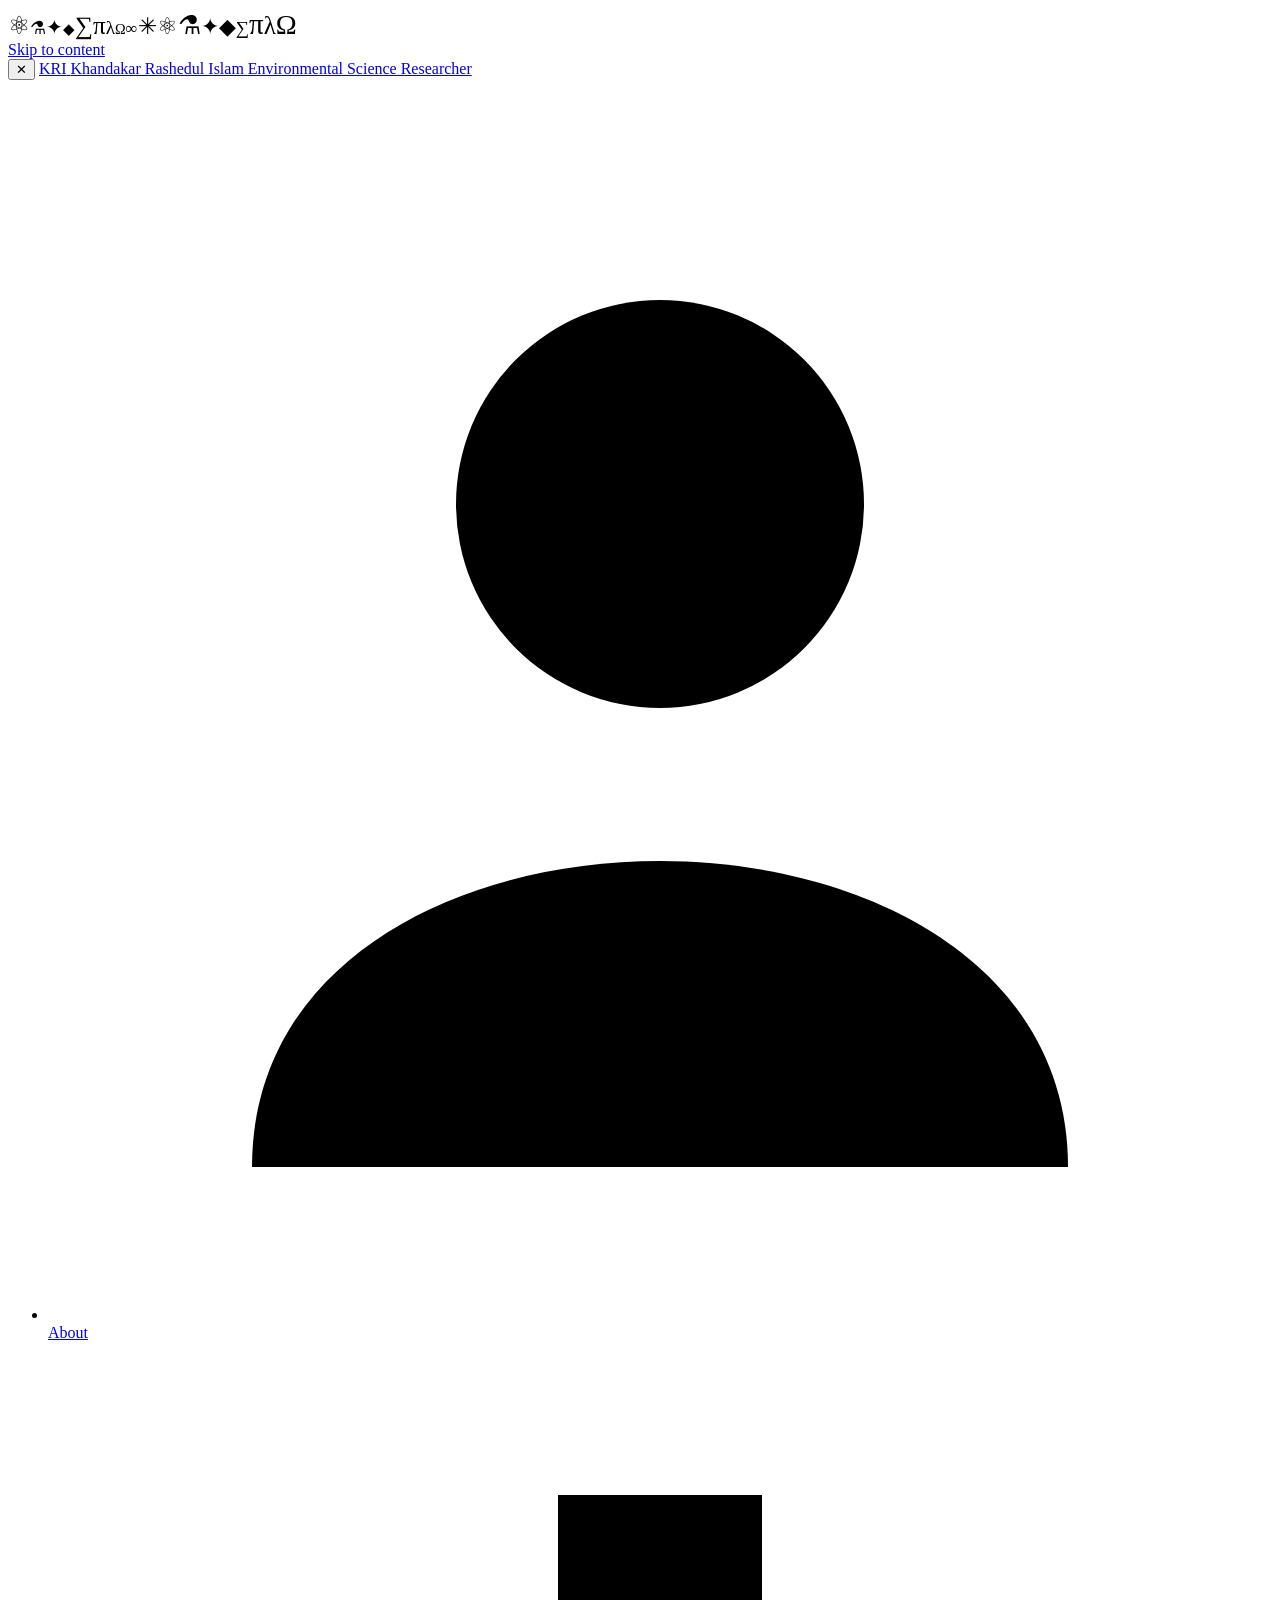
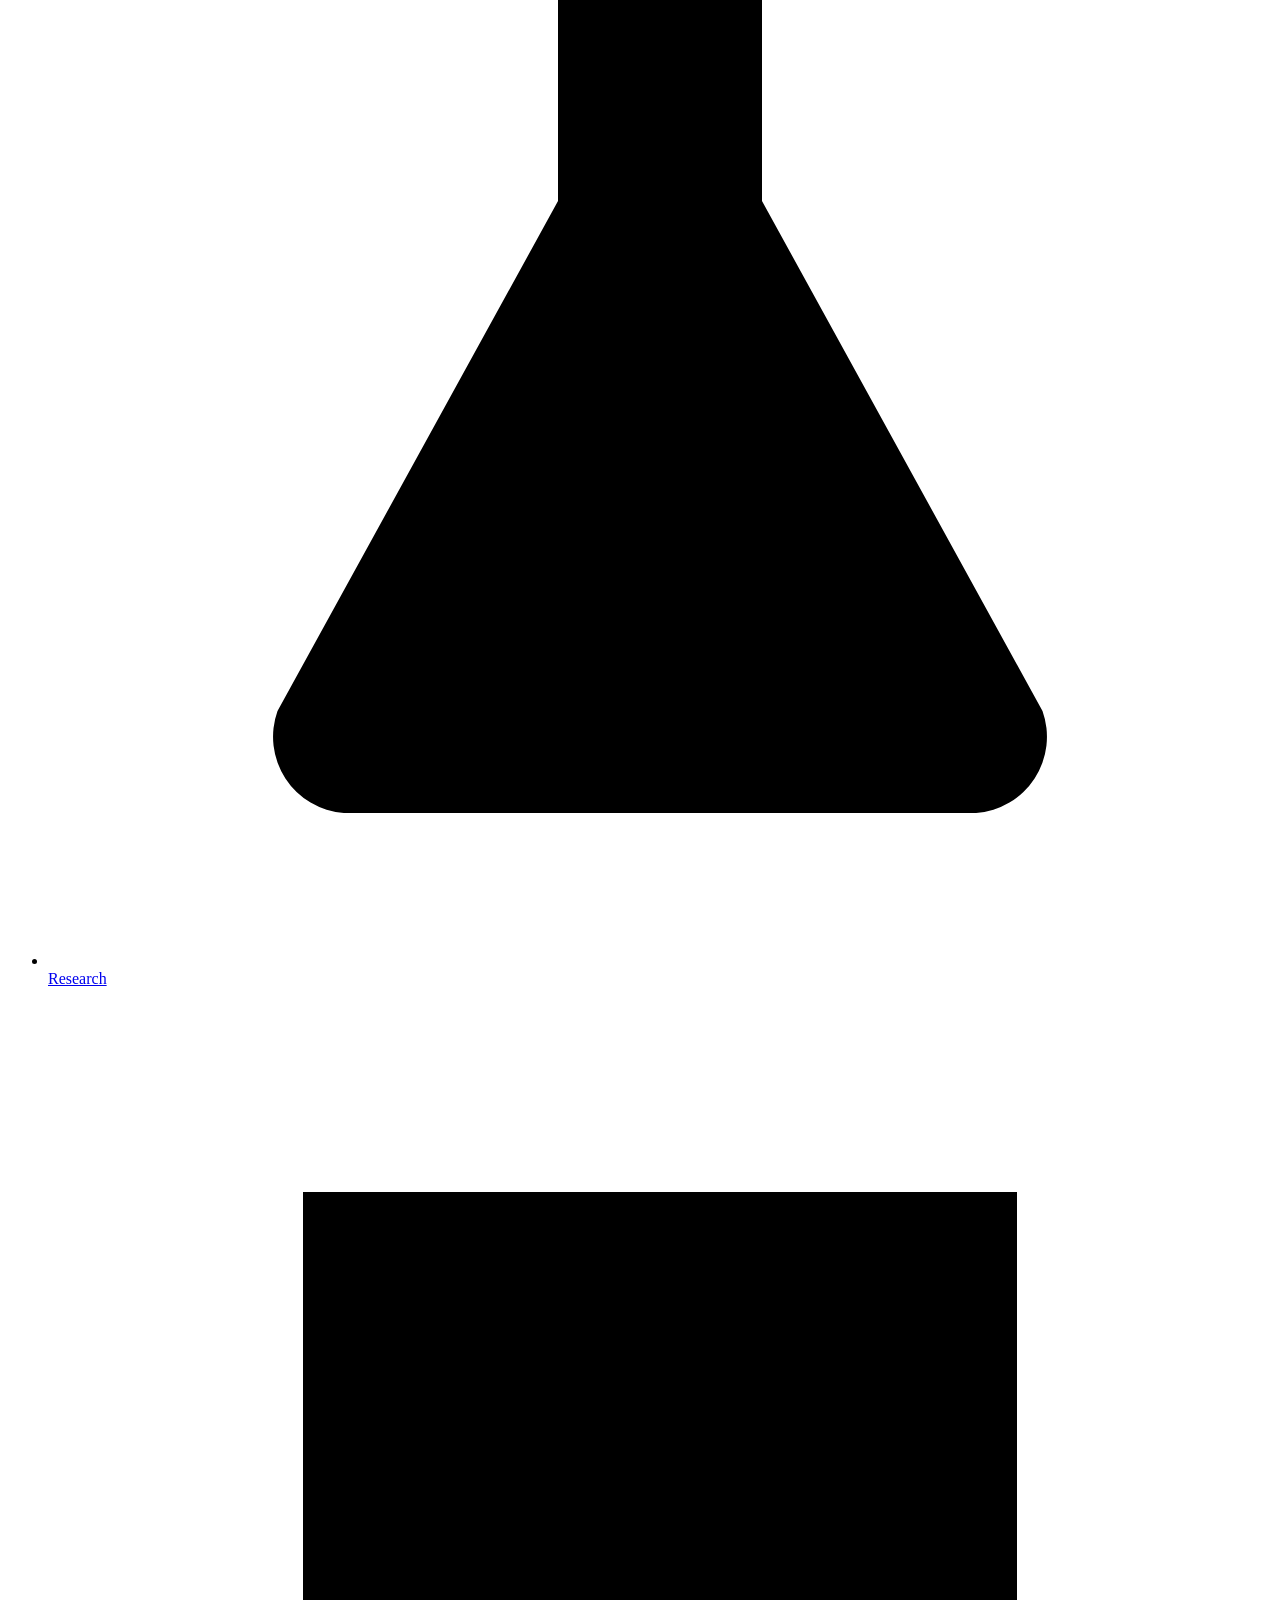
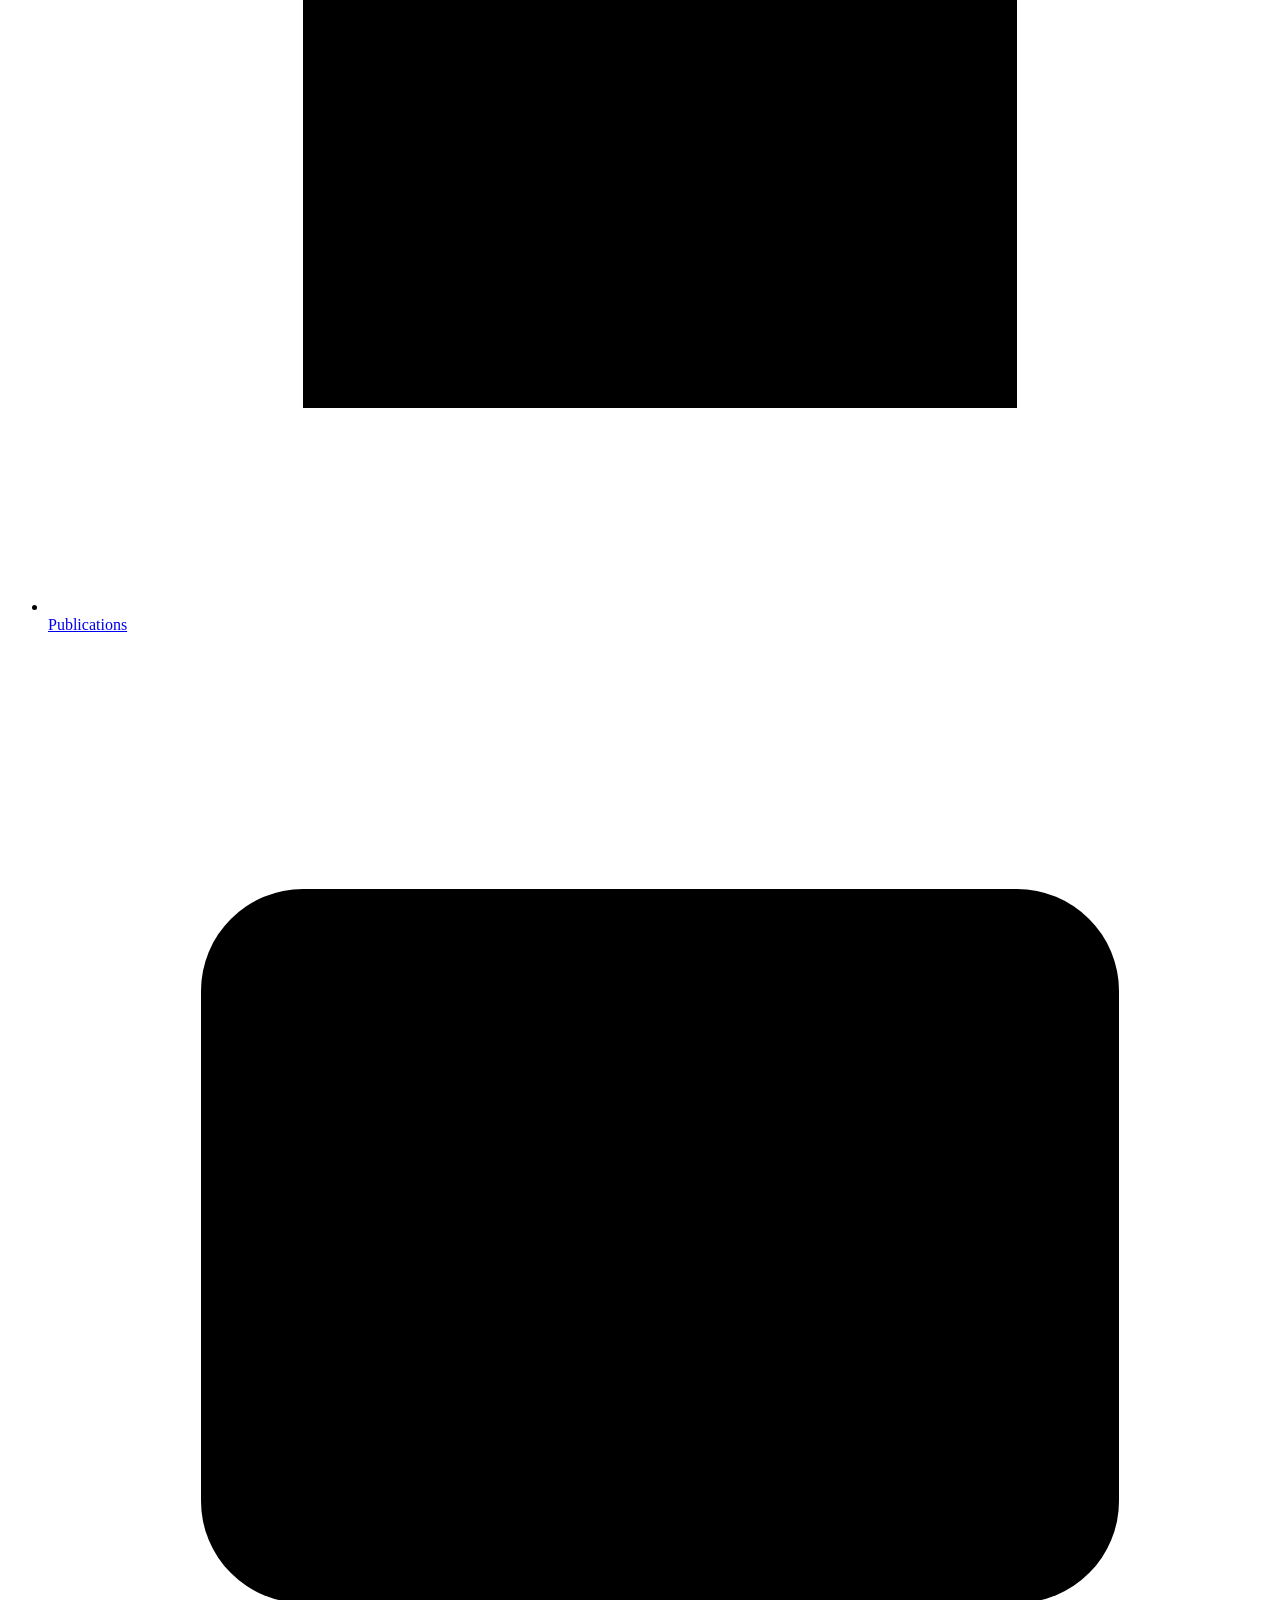
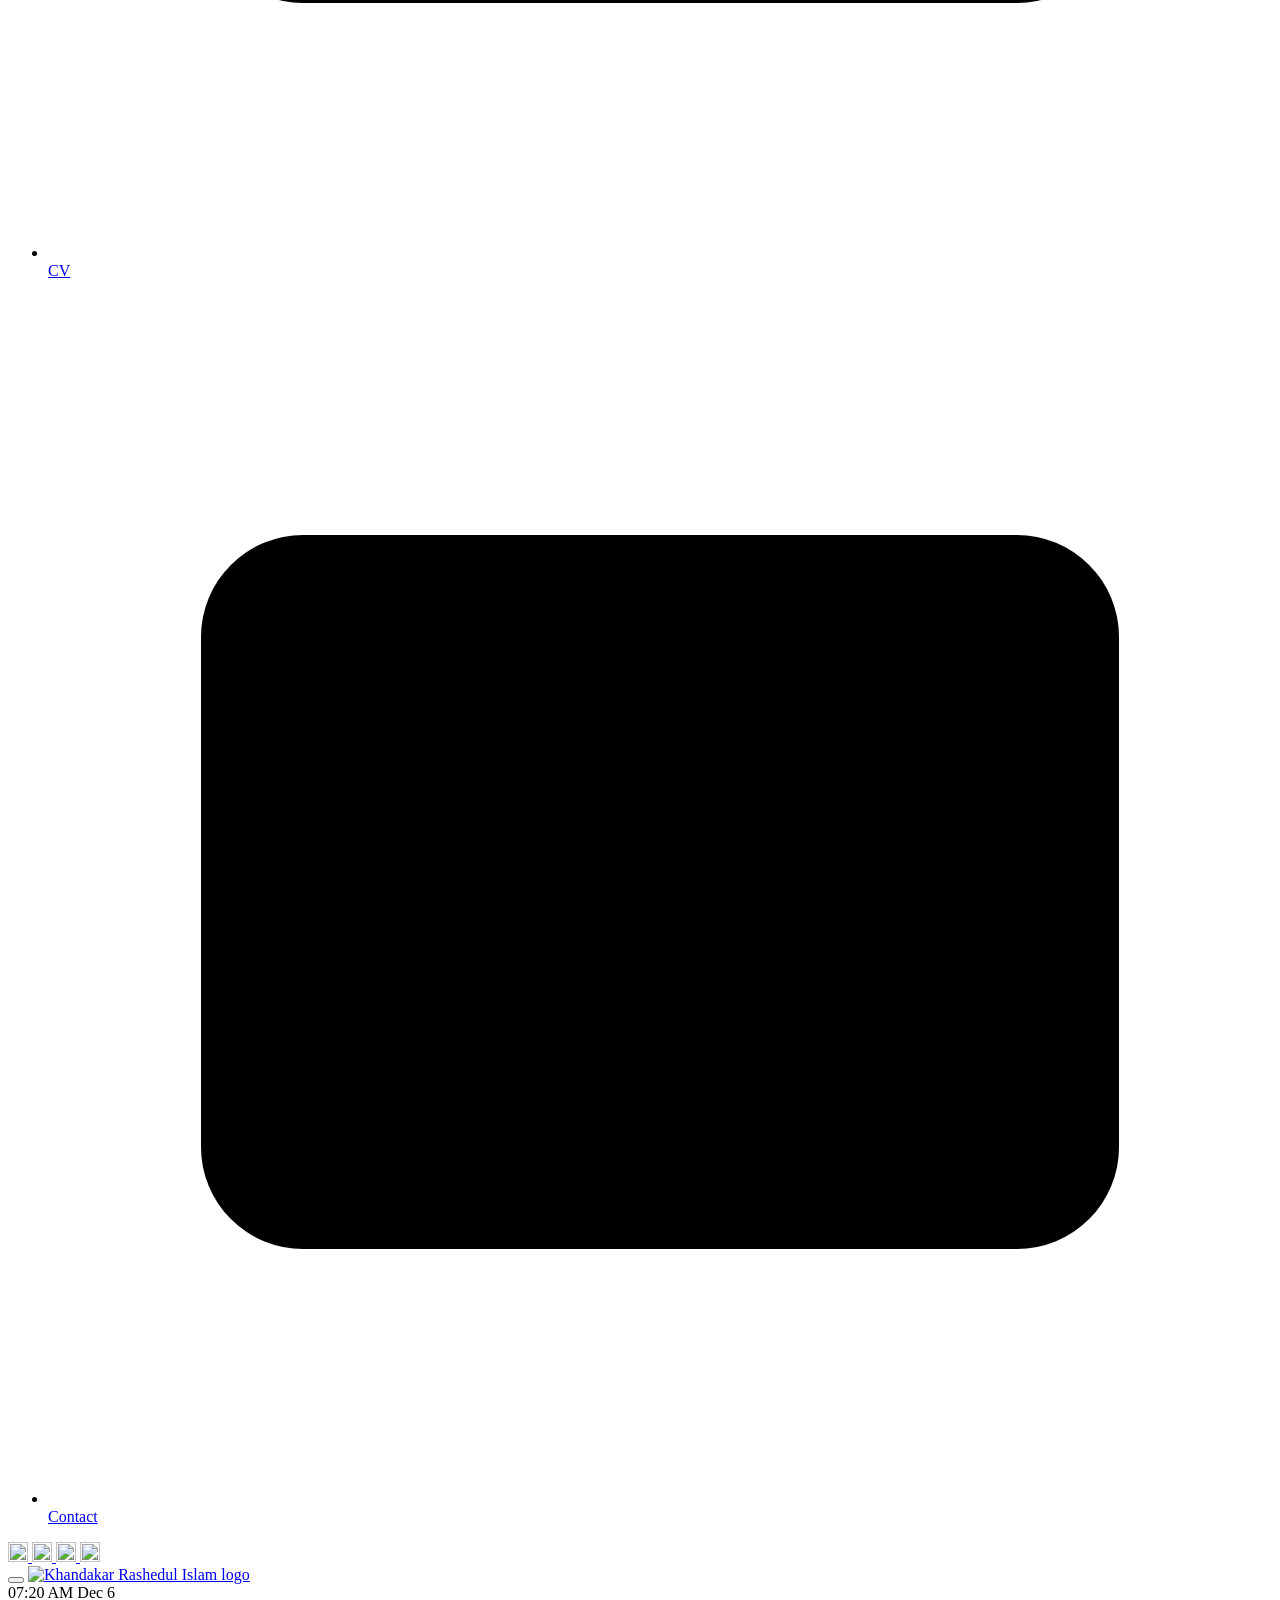
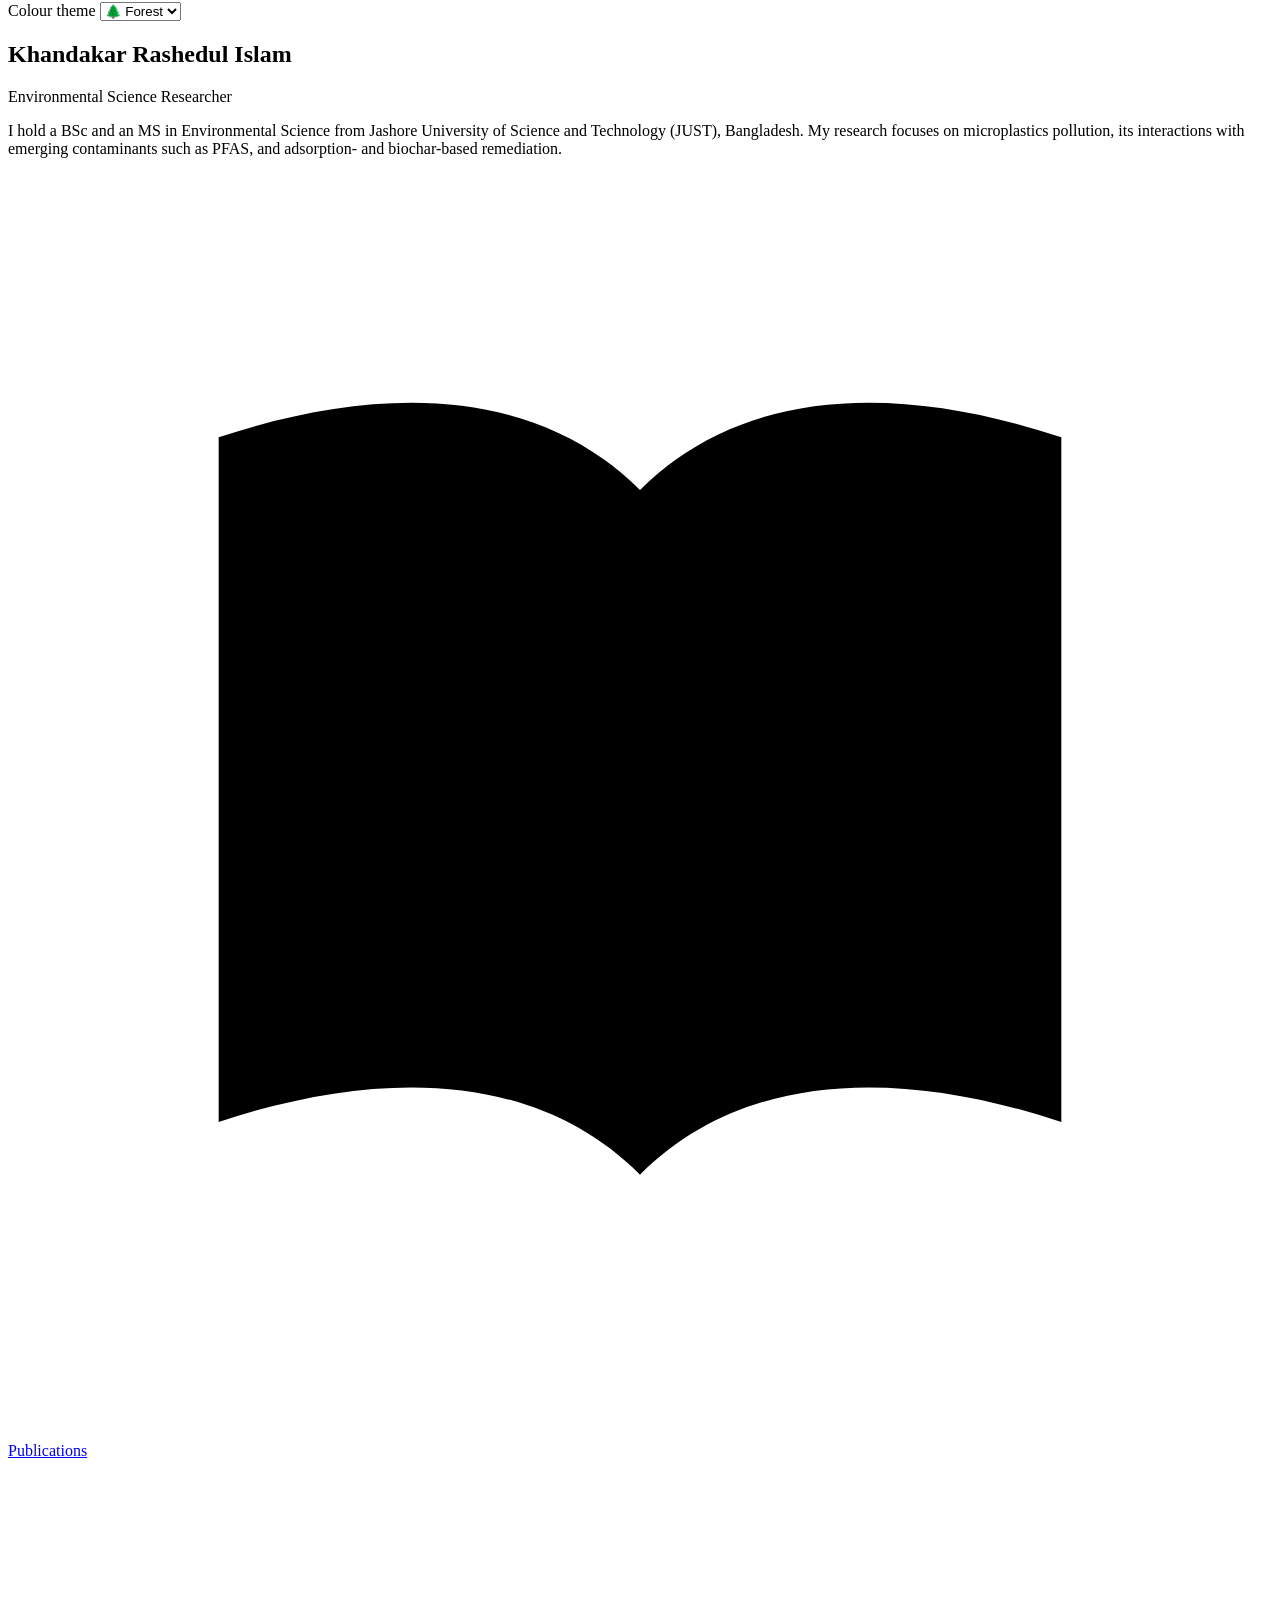
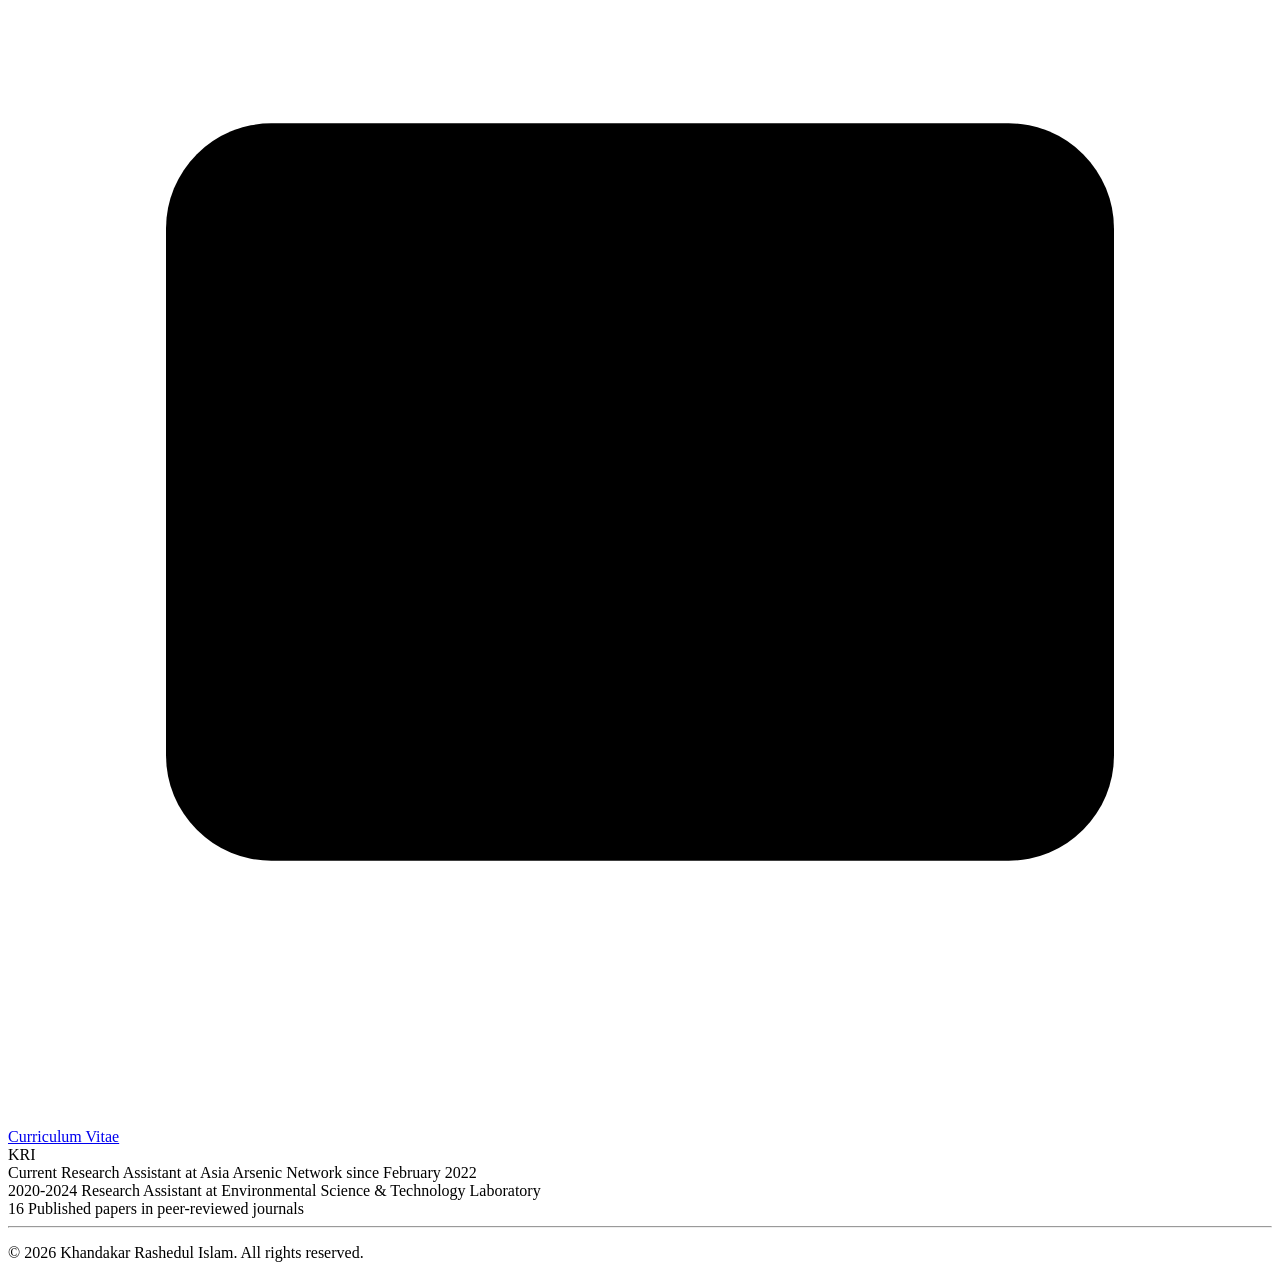
==== index.html @ bc736367 "Add files via upload" ====
<!DOCTYPE html>
<html lang="en">
<head>
  <meta charset="UTF-8">
  <meta name="viewport" content="width=device-width, initial-scale=1">
  <title>Khandakar Rashedul Islam | Environmental Science Researcher</title>
  <meta name="description" content="Academic portfolio of Khandakar Rashedul Islam, an environmental science researcher working on microplastics, emerging contaminants such as PFAS, and environmental remediation.">
  <link rel="stylesheet" href="style.css">
    <link rel="icon" href="assets/logo.png" type="image/png">
</head>
<body>

  <!-- Falling background symbols (filled in by script.js) -->
  <div class="bg-glyphs" id="bg-glyphs" aria-hidden="true"></div>

  <a class="skip-link" href="#main">Skip to content</a>

  <!-- Dark overlay behind the sidebar on tablet and mobile -->
  <div class="sidebar-overlay" id="sidebar-overlay" hidden></div>

  <!-- ===================== SIDEBAR ===================== -->
  <aside class="sidebar" id="sidebar" aria-label="Site menu">

    <button class="icon-btn sidebar-close" id="sidebar-close" type="button" aria-label="Close menu">✕</button>

    <a class="side-brand" href="index.html">
      <!--
        SIDEBAR PHOTO: to use your photo, upload assets/profile.jpg, then replace the <span> line below with:
        <img class="side-avatar" src="assets/profile.jpg" alt="Khandakar Rashedul Islam">
      -->
      <span class="side-avatar" aria-hidden="true">KRI</span>
      <span class="side-brand-text">
        <span class="side-name">Khandakar Rashedul Islam</span>
        <span class="side-title">Environmental Science Researcher</span>
      </span>
    </a>

    <nav class="side-nav" aria-label="Main navigation">
      <ul>
        <li>
          <a href="about.html">
            <span class="nav-icon"><svg class="icon" viewBox="0 0 24 24" aria-hidden="true"><circle cx="12" cy="8" r="4"/><path d="M4 21c0-4 4-6 8-6s8 2 8 6"/></svg></span>
            About
          </a>
        </li>
        <li>
          <a href="research.html">
            <span class="nav-icon"><svg class="icon" viewBox="0 0 24 24" aria-hidden="true"><path d="M9 3h6M10 3v6L4.5 19a1.5 1.5 0 0 0 1.3 2h12.4a1.5 1.5 0 0 0 1.3-2L14 9V3"/><path d="M7 15h10"/></svg></span>
            Research
          </a>
        </li>
        <li>
          <a href="publications.html">
            <span class="nav-icon"><svg class="icon" viewBox="0 0 24 24" aria-hidden="true"><path d="M5 4h14v16H5z"/><path d="M8 8h8M8 12h8M8 16h5"/></svg></span>
            Publications
          </a>
        </li>
        <li>
          <a href="cv.html">
            <span class="nav-icon"><svg class="icon" viewBox="0 0 24 24" aria-hidden="true"><rect x="3" y="5" width="18" height="14" rx="2"/><circle cx="9" cy="11" r="2"/><path d="M6 16c.5-1.5 5.5-1.5 6 0M15 10h3M15 14h3"/></svg></span>
            CV
          </a>
        </li>
        <li>
          <a href="contact.html">
            <span class="nav-icon"><svg class="icon" viewBox="0 0 24 24" aria-hidden="true"><rect x="3" y="5" width="18" height="14" rx="2"/><path d="m3 7 9 6 9-6"/></svg></span>
            Contact
          </a>
        </li>
      </ul>
    </nav>

    <!--
      PROFILE LINKS (bottom of sidebar). This is the ONLY place you need to edit your profile links.
      The buttons in the Contact section copy these automatically.
      To activate an icon: replace href="#contact" with your real link and delete the word is-placeholder.
      To remove an icon: delete its whole <a ...> ... </a> block.
    -->
       <div class="sidebar-links" aria-label="Academic profiles">
      <a class="profile-icon" href="https://www.linkedin.com/in/khandakarrashedulislam/" data-profile="linkedin" title="LinkedIn" aria-label="LinkedIn">
        <img src="assets/icons/linkedin.svg" alt="" width="20" height="20">
      </a>
      <a class="profile-icon" href="https://scholar.google.com/citations?user=u9Iv7xsAAAAJ&amp;hl=en" data-profile="scholar" title="Google Scholar" aria-label="Google Scholar">
        <img src="assets/icons/scholar.svg" alt="" width="20" height="20">
      </a>
      <a class="profile-icon" href="https://orcid.org/0000-0001-8953-0224" data-profile="orcid" title="ORCID" aria-label="ORCID">
        <img src="assets/icons/orcid.svg" alt="" width="20" height="20">
      </a>
      <a class="profile-icon" href="https://www.researchgate.net/profile/Khandakar-Rashedul-Islam-2?ev=hdr_xprf" data-profile="researchgate" title="ResearchGate" aria-label="ResearchGate">
        <img src="assets/icons/researchgate.svg" alt="" width="20" height="20">
      </a>
    </div>

  </aside>

  <!-- ===================== MAIN AREA ===================== -->
  <div class="main-area">

    <!-- Top bar -->
    <header class="topbar">
      <div class="topbar-left">
        <button class="icon-btn menu-btn" id="menu-btn" type="button" aria-label="Open menu" aria-expanded="false" aria-controls="sidebar">
          <span class="menu-bar"></span>
          <span class="menu-bar"></span>
          <span class="menu-bar"></span>
        </button>
        <a class="site-logo" href="index.html" aria-label="Home">
          <img src="assets/logo.png" alt="Khandakar Rashedul Islam logo" width="36" height="36">
        </a>
        <div class="clock">
          <span class="clock-time" id="clock-time">--:--</span>
          <span class="clock-date" id="clock-date"></span>
        </div>
      </div>

      <div class="topbar-right">
        <label class="visually-hidden" for="theme-select">Colour theme</label>
        <select class="theme-select" id="theme-select">
          <option value="forest">🌲 Forest</option> 
          <option value="light">🌞 Light</option>
          <option value="dark">🌙 Dark</option>
         
        </select>
      </div>
    </header>

    <main id="main">

      <!-- ===================== HOME / HERO ===================== -->
      <section class="hero" id="home">
        <div class="container">
          <div class="hero-card reveal">

            <div class="hero-text">
              <p class="pill"><span class="pill-dot"></span></p>
              <h1>Khandakar Rashedul Islam</h1>
              <p class="hero-subtitle">Environmental Science Researcher</p>
              <p class="hero-intro">
                I hold a BSc and an MS in Environmental Science from Jashore University of Science and Technology (JUST), Bangladesh.
                My research focuses on microplastics pollution, its interactions with emerging contaminants such as PFAS,
                and adsorption- and biochar-based remediation.
              </p>
              <div class="button-row">
                <a class="btn btn-primary" href="publications.html">
                  <svg class="icon" viewBox="0 0 24 24" aria-hidden="true"><path d="M4 5c3-1 6-1 8 1 2-2 5-2 8-1v13c-3-1-6-1-8 1-2-2-5-2-8-1z"/><path d="M12 6v13"/></svg>
                  Publications
                </a>
                <a class="btn btn-outline" href="cv.html">
                  <svg class="icon" viewBox="0 0 24 24" aria-hidden="true"><rect x="3" y="5" width="18" height="14" rx="2"/><circle cx="9" cy="11" r="2"/><path d="M6 16c.5-1.5 5.5-1.5 6 0M15 10h3M15 14h3"/></svg>
                  Curriculum Vitae
                </a>
              </div>
            </div>

            <div class="hero-photo-wrap">
              <!--
                PROFILE PHOTO: this circle is a placeholder.
                To use your photo, upload it as assets/profile.jpg, then DELETE the whole <div class="hero-photo">...</div>
                below and put this single line in its place:
                <img class="hero-photo" src="assets/profile.jpg" alt="Portrait of Khandakar Rashedul Islam">
              -->
              <div class="hero-photo" role="img" aria-label="Profile photo placeholder">
                <span>KRI</span>
              </div>
            </div>

          </div>
        </div>
      </section>

      <!-- ===================== STATISTICS =====================
           To update your numbers later, change the number inside each
           <span class="stat-number"> and the label next to it. -->
      <section class="stats" aria-label="Research at a glance">
        <div class="container stats-grid">

        <div class="card stat reveal">
            <span class="stat-number">Current</span>
            <span class="stat-label">Research Assistant at Asia Arsenic Network since February 2022</span>
          </div>
        <div class="card stat reveal">
            <span class="stat-number">2020-2024</span>
            <span class="stat-label">Research Assistant at Environmental Science & Technology Laboratory</span>
          </div>
          <div class="card stat reveal">
            <span class="stat-number">16</span>
            <span class="stat-label">Published papers in peer-reviewed journals</span>
          </div>
        </div>
      </section>

      <div class="container"><hr class="divider"></div>

</main>

    <!-- ===================== FOOTER ===================== -->
    <footer class="site-footer">
      <div class="container">
        <p>© <span id="current-year">2026</span> Khandakar Rashedul Islam. All rights reserved.</p>
      </div>
    </footer>

  </div>

  <script src="script.js"></script>
</body>
</html>
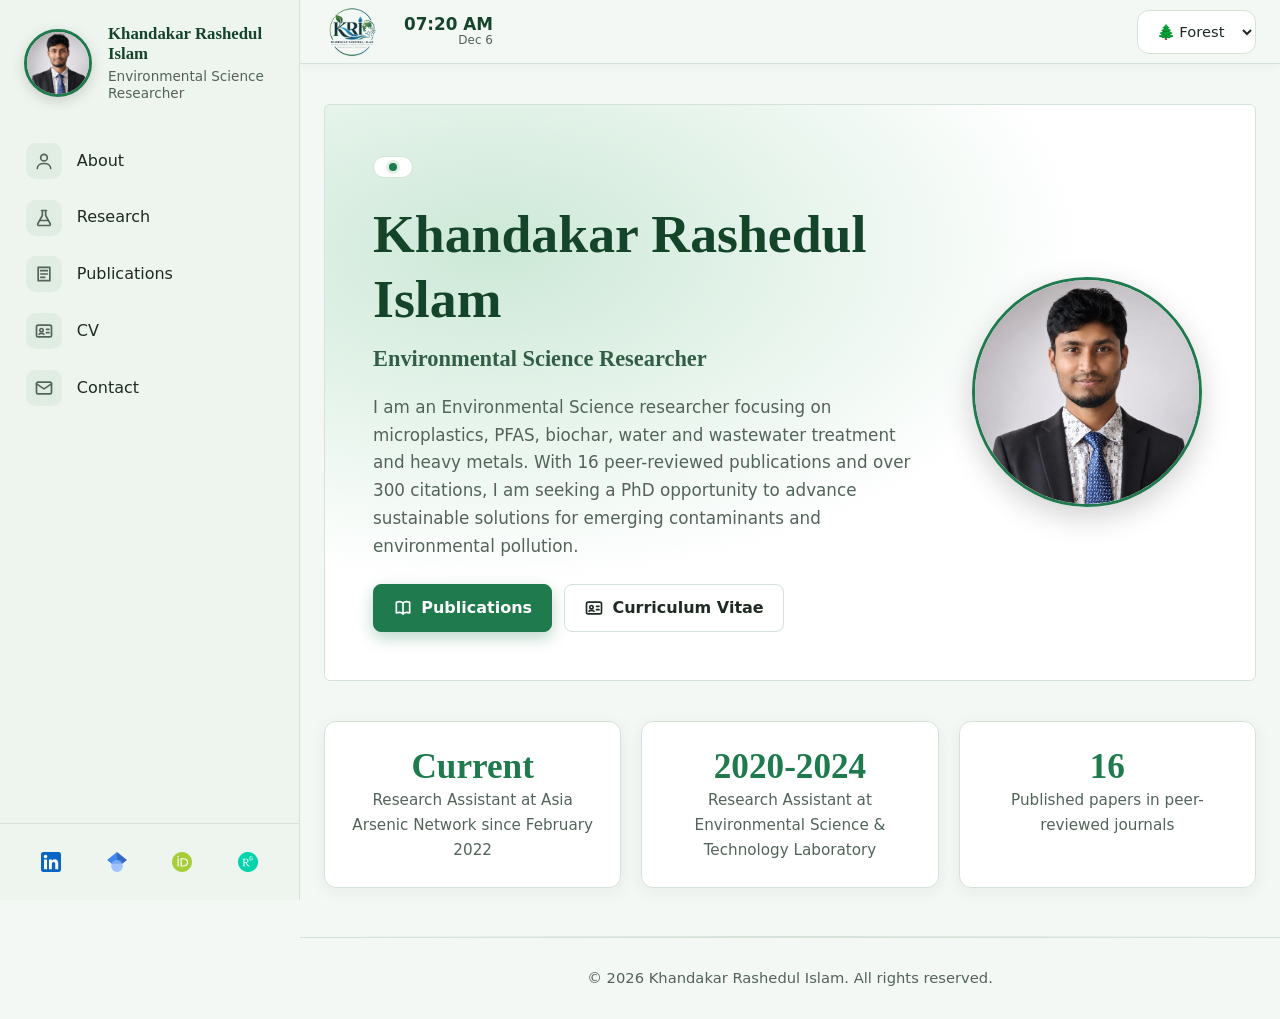
==== commit ad1ee775: "Revise introduction in index.html for clarity Updated the introduction paragraph to reflect current " ====
--- a/index.html
+++ b/index.html
@@ -136,9 +136,7 @@
               <h1>Khandakar Rashedul Islam</h1>
               <p class="hero-subtitle">Environmental Science Researcher</p>
               <p class="hero-intro">
-                I hold a BSc and an MS in Environmental Science from Jashore University of Science and Technology (JUST), Bangladesh.
-                My research focuses on microplastics pollution, its interactions with emerging contaminants such as PFAS,
-                and adsorption- and biochar-based remediation.
+               I am an Environmental Science researcher focusing on microplastics, PFAS, biochar, water and wastewater treatment and heavy metals. With 16 peer-reviewed publications and over 300 citations, I am seeking a PhD opportunity to advance sustainable solutions for emerging contaminants and environmental pollution.
               </p>
               <div class="button-row">
                 <a class="btn btn-primary" href="publications.html">
--- a/style.css
+++ b/style.css
@@ -0,0 +1,945 @@
+/* =====================================================================
+   style.css: colours, fonts, layout and responsive rules
+   Breakpoints:
+     Desktop = 1024px and wider (default rules, sidebar always visible)
+     Tablet  = 641px to 1023px  (@media max-width: 1023px, sidebar becomes a slide-in menu)
+     Mobile  = 640px and narrower (@media max-width: 640px)
+   ===================================================================== */
+
+/* ---------- 1. COLOURS, FONTS AND SIZES (safe to edit) ---------- */
+:root {
+  --bg: #ffffff;
+  --sidebar-bg: #fafbfc;
+  --surface: #ffffff;
+  --text: #1f2937;
+  --heading: #1b365d;
+  --muted: #556070;
+  --primary: #0066cc;          /* MAIN ACCENT COLOUR: change this to restyle the site */
+  --on-primary: #ffffff;
+  --tile-bg: #eef1f5;
+  --tag-bg: #e8f1fb;
+  --tag-text: #0b5cab;
+  --border: #e4e8ee;
+  --header-bg: rgba(255, 255, 255, 0.9);
+  --hero-glow: rgba(120, 176, 230, 0.35);
+  --btn-shadow: 0 6px 16px rgba(0, 102, 204, 0.3);
+  --warn-bg: #fef3c7;
+  --warn-text: #92400e;
+  --shadow: 0 4px 18px rgba(31, 41, 55, 0.06);
+  --shadow-hover: 0 10px 28px rgba(31, 41, 55, 0.13);
+  --radius: 12px;
+  --sidebar-width: 300px;
+  --topbar-height: 64px;
+  --font: system-ui, -apple-system, "Segoe UI", Roboto, "Helvetica Neue", Arial, sans-serif;          /* BODY FONT */
+  --font-serif: "Source Serif 4", "Source Serif Pro", Georgia, "Times New Roman", serif;               /* HEADING FONT */
+}
+
+[data-theme="dark"] {
+  --bg: #0f1720;
+  --sidebar-bg: #121c27;
+  --surface: #17222f;
+  --text: #dbe3ec;
+  --heading: #eaf2fb;
+  --muted: #9aa8b8;
+  --primary: #4da3ff;
+  --on-primary: #06121f;
+  --tile-bg: #1f2c3a;
+  --tag-bg: #16314d;
+  --tag-text: #9ccbff;
+  --border: #2a3a4b;
+  --header-bg: rgba(15, 23, 32, 0.9);
+  --hero-glow: rgba(77, 163, 255, 0.18);
+  --btn-shadow: 0 6px 16px rgba(77, 163, 255, 0.25);
+  --warn-bg: #78350f;
+  --warn-text: #fde68a;
+  --shadow: 0 4px 18px rgba(0, 0, 0, 0.35);
+  --shadow-hover: 0 10px 28px rgba(0, 0, 0, 0.5);
+}
+
+[data-theme="forest"] {
+  --bg: #f4f8f4;
+  --sidebar-bg: #eef4ee;
+  --surface: #ffffff;
+  --text: #1e2b22;
+  --heading: #14452a;
+  --muted: #52645a;
+  --primary: #1f7a4d;
+  --tile-bg: #e1ece3;
+  --tag-bg: #e1f0e6;
+  --tag-text: #176239;
+  --border: #d5e2d8;
+  --header-bg: rgba(244, 248, 244, 0.9);
+  --hero-glow: rgba(110, 190, 140, 0.35);
+  --btn-shadow: 0 6px 16px rgba(31, 122, 77, 0.3);
+}
+
+/* ---------- 2. BASIC RESET ---------- */
+*, *::before, *::after { box-sizing: border-box; }
+
+[hidden] { display: none !important; }
+
+html {
+  scroll-behavior: smooth;
+  scroll-padding-top: calc(var(--topbar-height) + 12px);
+}
+
+body {
+  margin: 0;
+  font-family: var(--font);
+  font-size: 1rem;
+  line-height: 1.65;
+  color: var(--text);
+  background: var(--bg);
+  transition: background 0.25s ease, color 0.25s ease;
+}
+
+img { max-width: 100%; height: auto; }
+a { color: var(--primary); }
+
+h1, h2, h3 {
+  font-family: var(--font-serif);
+  color: var(--heading);
+  line-height: 1.2;
+  margin: 0 0 0.5rem;
+}
+h3 { font-size: 1.15rem; }
+p { margin: 0 0 0.9rem; }
+
+:focus-visible { outline: 3px solid var(--primary); outline-offset: 3px; }
+
+.container { width: min(1024px, 100% - 3rem); margin-inline: auto; }
+
+.visually-hidden {
+  position: absolute;
+  width: 1px;
+  height: 1px;
+  overflow: hidden;
+  clip: rect(0 0 0 0);
+  white-space: nowrap;
+}
+
+.skip-link {
+  position: absolute;
+  left: -999px;
+  top: 0;
+  background: var(--primary);
+  color: var(--on-primary);
+  padding: 0.6rem 1rem;
+  z-index: 100;
+}
+.skip-link:focus { left: 0; }
+
+/* Small line icons used in buttons and the menu */
+.icon {
+  width: 20px;
+  height: 20px;
+  flex: 0 0 auto;
+  fill: none;
+  stroke: currentColor;
+  stroke-width: 2;
+  stroke-linecap: round;
+  stroke-linejoin: round;
+}
+
+/* ---------- 3. FALLING BACKGROUND SYMBOLS ---------- */
+.bg-glyphs {
+  position: fixed;
+  inset: 0;
+  overflow: hidden;
+  pointer-events: none;
+  z-index: 0;
+}
+.glyph {
+  position: absolute;
+  top: -10vh;
+  color: var(--primary);
+  opacity: 0.1;
+  user-select: none;
+  animation-name: glyph-fall;
+  animation-timing-function: linear;
+  animation-iteration-count: infinite;
+}
+@keyframes glyph-fall {
+  from { transform: translateY(0) rotate(0deg); }
+  to   { transform: translateY(120vh) rotate(360deg); }
+}
+
+/* ---------- 4. SIDEBAR ---------- */
+.sidebar {
+  position: fixed;
+  top: 0;
+  bottom: 0;
+  left: 0;
+  width: var(--sidebar-width);
+  z-index: 30;
+  display: flex;
+  flex-direction: column;
+  background: var(--sidebar-bg);
+  border-right: 1px solid var(--border);
+  overflow-y: auto;
+}
+
+.side-brand {
+  display: flex;
+  align-items: center;
+  gap: 1rem;
+  padding: 1.5rem 1.5rem 1.25rem;
+  text-decoration: none;
+  color: var(--heading);
+}
+.side-avatar {
+  flex: 0 0 auto;
+  width: 68px;
+  height: 68px;
+  border-radius: 50%;
+  object-fit: cover;
+  border: 3px solid var(--primary);
+  box-shadow: 0 4px 14px rgba(0, 0, 0, 0.15);
+  display: grid;
+  place-items: center;
+  background: var(--tag-bg);
+  color: var(--primary);
+  font-family: var(--font-serif);
+  font-weight: 800;
+}
+.side-brand-text { display: flex; flex-direction: column; min-width: 0; }
+.side-name {
+  font-family: var(--font-serif);
+  font-size: 1.05rem;
+  font-weight: 600;
+  line-height: 1.2;
+}
+.side-title { font-size: 0.85rem; color: var(--muted); line-height: 1.3; margin-top: 0.2rem; }
+
+.side-nav { padding: 0.75rem 1rem; }
+.side-nav ul { list-style: none; margin: 0; padding: 0; }
+.side-nav li { margin-bottom: 0.3rem; }
+.side-nav a {
+  display: flex;
+  align-items: center;
+  gap: 0.9rem;
+  padding: 0.5rem 0.65rem;
+  border-radius: 12px;
+  color: var(--text);
+  text-decoration: none;
+  font-weight: 500;
+}
+.nav-icon {
+  display: grid;
+  place-items: center;
+  width: 36px;
+  height: 36px;
+  border-radius: 10px;
+  background: var(--tile-bg);
+  color: var(--muted);
+}
+.side-nav a:hover { background: var(--tile-bg); }
+.side-nav a:hover .nav-icon { background: var(--tag-bg); color: var(--primary); }
+
+.sidebar-links {
+  margin-top: auto;
+  display: flex;
+  justify-content: space-around;
+  gap: 0.25rem;
+  padding: 1rem 1.25rem;
+  border-top: 1px solid var(--border);
+}
+.profile-icon {
+  display: inline-flex;
+  align-items: center;
+  justify-content: center;
+  width: 44px;
+  height: 44px;
+  border-radius: 50%;
+  color: var(--muted);
+  font-weight: 800;
+  font-size: 0.95rem;
+  text-decoration: none;
+}
+.profile-icon:hover { background: var(--tile-bg); color: var(--primary); }
+
+.icon-btn.sidebar-close { display: none; position: absolute; top: 0.75rem; right: 0.75rem; }
+.sidebar-overlay {
+  position: fixed;
+  inset: 0;
+  z-index: 60;
+  background: rgba(0, 0, 0, 0.4);
+}
+
+/* ---------- 5. MAIN AREA AND TOP BAR ---------- */
+.main-area {
+  position: relative;
+  z-index: 1;
+  margin-left: var(--sidebar-width);
+}
+
+.topbar {
+  position: sticky;
+  top: 0;
+  z-index: 40;
+  display: flex;
+  align-items: center;
+  justify-content: space-between;
+  gap: 1rem;
+  height: var(--topbar-height);
+  padding: 0 1.5rem;
+  background: var(--header-bg);
+  backdrop-filter: blur(10px);
+  -webkit-backdrop-filter: blur(10px);
+  border-bottom: 1px solid var(--border);
+  box-shadow: 0 2px 10px rgba(0, 0, 0, 0.04);
+}
+.topbar-left { display: flex; align-items: center; gap: 1rem; }
+
+.clock { display: flex; flex-direction: column; line-height: 1.15; margin-left: 0.5rem; }
+.clock-time { font-weight: 700; color: var(--heading); font-size: 1.05rem; }
+.clock-date { font-size: 0.75rem; color: var(--muted); text-align: right; }
+
+.theme-select {
+  min-height: 44px;
+  padding: 0.4rem 0.9rem;
+  border-radius: 12px;
+  border: 1px solid var(--border);
+  background: var(--surface);
+  color: var(--text);
+  font: inherit;
+  font-size: 0.92rem;
+  cursor: pointer;
+}
+
+.icon-btn {
+  width: 44px;
+  height: 44px;
+  border-radius: 12px;
+  border: 1px solid var(--border);
+  background: var(--surface);
+  color: var(--text);
+  font-size: 1.1rem;
+  cursor: pointer;
+  display: inline-flex;
+  align-items: center;
+  justify-content: center;
+}
+.icon-btn:hover { background: var(--tile-bg); }
+
+/* The ☰ button is hidden on desktop */
+.menu-btn { display: none; flex-direction: column; gap: 4px; }
+.menu-bar { display: block; width: 18px; height: 2px; background: currentColor; border-radius: 2px; }
+
+/* ---------- 6. BUTTONS ---------- */
+.btn {
+  display: inline-flex;
+  align-items: center;
+  justify-content: center;
+  gap: 0.5rem;
+  min-height: 44px;
+  padding: 0.6rem 1.2rem;
+  border-radius: 8px;
+  border: 1px solid var(--primary);
+  font-weight: 600;
+  text-decoration: none;
+  cursor: pointer;
+  transition: transform 0.15s ease, border-color 0.15s ease, background 0.15s ease;
+}
+.btn:hover { transform: translateY(-2px); }
+.btn-primary { background: var(--primary); color: var(--on-primary); box-shadow: var(--btn-shadow); }
+.btn-outline { background: var(--surface); color: var(--text); border-color: var(--border); }
+.btn-outline:hover { border-color: var(--primary); color: var(--primary); }
+.btn-small { min-height: 38px; padding: 0.3rem 1rem; font-size: 0.88rem; }
+
+.button-row { display: flex; flex-wrap: wrap; gap: 0.75rem; margin-top: 1.5rem; }
+
+/* Links that still contain placeholder addresses */
+.is-placeholder {
+  opacity: 0.55;
+  border-style: dashed;
+  pointer-events: none;
+}
+.is-placeholder::after {
+  content: " (add link)";
+  font-size: 0.75em;
+  font-weight: 400;
+  margin-left: 0.3em;
+}
+.profile-icon.is-placeholder::after { content: none; }
+
+/* ---------- 7. HERO ---------- */
+.hero { padding: 2.5rem 0 1.5rem; }
+.hero-card {
+  display: grid;
+  grid-template-columns: 1fr 240px;
+  gap: 2.5rem;
+  align-items: center;
+  padding: 3rem;
+  border: 1px solid var(--border);
+  border-radius: 6px;
+  background:
+    radial-gradient(ellipse at 18% 25%, var(--hero-glow), transparent 55%),
+    var(--surface);
+}
+
+.pill {
+  display: inline-flex;
+  align-items: center;
+  gap: 0.55rem;
+  margin-bottom: 1.5rem;
+  padding: 0.4rem 0.95rem;
+  border: 1px solid var(--border);
+  border-radius: 999px;
+  background: var(--surface);
+  font-size: 0.85rem;
+  color: var(--text);
+}
+.pill-dot {
+  width: 8px;
+  height: 8px;
+  border-radius: 50%;
+  background: var(--primary);
+  box-shadow: 0 0 0 3px var(--tag-bg);
+}
+
+.hero h1 { font-size: clamp(2.2rem, 4.2vw, 3.6rem); font-weight: 600; margin-bottom: 0.6rem; }
+.hero-subtitle {
+  font-family: var(--font-serif);
+  font-size: 1.4rem;
+  font-weight: 600;
+  color: var(--heading);
+  opacity: 0.85;
+  margin-bottom: 1rem;
+}
+.hero-intro { max-width: 60ch; color: var(--muted); font-size: 1.05rem; }
+
+.hero-photo-wrap { display: flex; justify-content: center; }
+.hero-photo {
+  width: 100%;
+  max-width: 230px;
+  aspect-ratio: 1 / 1;
+  object-fit: cover;
+  border-radius: 50%;
+  border: 3px solid var(--primary);
+  box-shadow: 0 10px 30px rgba(0, 0, 0, 0.18);
+}
+div.hero-photo {
+  display: grid;
+  place-items: center;
+  background: linear-gradient(135deg, var(--tag-bg), var(--tile-bg));
+  color: var(--primary);
+  font-family: var(--font-serif);
+  font-size: 3.5rem;
+  font-weight: 700;
+}
+
+/* ---------- 8. STATS, DIVIDER ---------- */
+.stats { padding: 1rem 0 0; }
+.stats-grid { display: grid; grid-template-columns: repeat(3, 1fr); gap: 1.25rem; }
+.stat { text-align: center; padding: 1.25rem; }
+.stat-number {
+  display: block;
+  font-family: var(--font-serif);
+  font-size: 2.2rem;
+  font-weight: 700;
+  color: var(--primary);
+  line-height: 1.2;
+}
+.stat-label { display: block; color: var(--muted); font-size: 0.95rem; }
+
+.divider {
+  border: 0;
+  height: 1px;
+  margin: 3rem 0 0;
+  background: linear-gradient(90deg, transparent, var(--border), transparent);
+}
+
+/* ---------- 9. SECTIONS AND CARDS ---------- */
+.section { padding: 3.5rem 0; }
+.section-head { margin-bottom: 2rem; }
+.section-head h2 { font-size: clamp(1.8rem, 3vw, 2.3rem); font-weight: 600; }
+.section-lead { color: var(--muted); max-width: 70ch; margin-top: 0.5rem; }
+
+.eyebrow {
+  display: flex;
+  align-items: center;
+  gap: 0.7rem;
+  margin: 0 0 0.5rem;
+  font-size: 0.78rem;
+  font-weight: 700;
+  letter-spacing: 0.14em;
+  text-transform: uppercase;
+  color: var(--primary);
+}
+.eyebrow::before { content: ""; width: 28px; height: 1px; background: currentColor; }
+
+.card {
+  background: var(--surface);
+  border: 1px solid var(--border);
+  border-radius: var(--radius);
+  padding: 1.5rem;
+  box-shadow: var(--shadow);
+  transition: transform 0.2s ease, box-shadow 0.2s ease;
+}
+.card:hover { transform: translateY(-3px); box-shadow: var(--shadow-hover); }
+
+.grid-3 { display: grid; grid-template-columns: repeat(3, 1fr); gap: 1.5rem; }
+
+.tag-list { display: flex; flex-wrap: wrap; gap: 0.5rem; list-style: none; margin: 0.75rem 0 0; padding: 0; }
+.tag {
+  background: var(--tag-bg);
+  color: var(--tag-text);
+  padding: 0.2rem 0.75rem;
+  border-radius: 999px;
+  font-size: 0.82rem;
+  font-weight: 600;
+}
+
+/* About */
+.about-grid { display: grid; grid-template-columns: 1.1fr 0.9fr; gap: 1.5rem; align-items: start; }
+.stack { display: grid; gap: 1.5rem; }
+.skills-card { margin-top: 1.5rem; }
+.plain-list { list-style: none; margin: 0; padding: 0; }
+.plain-list li { margin-bottom: 0.9rem; }
+.plain-list li:last-child { margin-bottom: 0; }
+.item-meta { display: block; color: var(--muted); font-size: 0.92rem; }
+
+.placeholder-text {
+  background: var(--warn-bg);
+  color: var(--warn-text);
+  padding: 0 0.35em;
+  border-radius: 4px;
+}
+
+/* ---------- 10. PUBLICATIONS ---------- */
+.notice {
+  background: var(--warn-bg);
+  color: var(--warn-text);
+  border-left: 4px solid var(--warn-text);
+  border-radius: 12px;
+  padding: 1rem 1.25rem;
+  margin-bottom: 1.5rem;
+}
+
+.filter-bar { display: flex; flex-wrap: wrap; gap: 0.5rem; margin-bottom: 1.5rem; }
+.filter-btn {
+  min-height: 40px;
+  padding: 0.35rem 1rem;
+  border-radius: 999px;
+  border: 1px solid var(--border);
+  background: var(--surface);
+  color: var(--text);
+  font: inherit;
+  font-size: 0.9rem;
+  font-weight: 600;
+  cursor: pointer;
+}
+.filter-btn:hover { background: var(--tag-bg); }
+.filter-btn[aria-pressed="true"] {
+  background: var(--primary);
+  color: var(--on-primary);
+  border-color: var(--primary);
+}
+
+.pub-list { display: grid; gap: 1.25rem; }
+.pub-badges { display: flex; flex-wrap: wrap; gap: 0.5rem; margin-bottom: 0.6rem; }
+.badge {
+  background: var(--tag-bg);
+  color: var(--tag-text);
+  font-size: 0.72rem;
+  font-weight: 700;
+  letter-spacing: 0.05em;
+  text-transform: uppercase;
+  padding: 0.15rem 0.65rem;
+  border-radius: 999px;
+}
+.badge-placeholder { background: var(--warn-bg); color: var(--warn-text); }
+.pub-title { overflow-wrap: anywhere; }
+.pub-authors { color: var(--muted); margin-bottom: 0.3rem; }
+.pub-journal { margin-bottom: 0; }
+.pub-year { font-weight: 700; }
+.pub-links { display: flex; flex-wrap: wrap; gap: 0.5rem; margin-top: 0.9rem; }
+.empty-message { color: var(--muted); text-align: center; margin-top: 1rem; }
+
+/* ---------- 11. CV AND CONTACT ---------- */
+.cv-card { text-align: center; padding: 2rem 1.5rem; }
+.contact-grid { display: grid; grid-template-columns: 1fr 1fr; gap: 1.5rem; }
+.contact-email { font-size: 1.1rem; font-weight: 600; overflow-wrap: anywhere; }
+.link-list { display: flex; flex-wrap: wrap; gap: 0.6rem; list-style: none; margin: 0.5rem 0 0; padding: 0; }
+
+/* ---------- 12. FOOTER ---------- */
+.site-footer {
+  border-top: 1px solid var(--border);
+  padding: 1.75rem 0;
+  text-align: center;
+  color: var(--muted);
+  font-size: 0.92rem;
+}
+.site-footer p { margin: 0; }
+
+/* ---------- 13. SCROLL FADE-IN (only active when JavaScript runs) ---------- */
+.js .reveal {
+  opacity: 0;
+  transform: translateY(24px);
+  transition: opacity 0.6s ease, transform 0.6s ease, box-shadow 0.2s ease;
+}
+.js .reveal.is-visible { opacity: 1; transform: none; }
+
+/* =====================================================================
+   TABLET VERSION: 641px to 1023px
+   The sidebar turns into a menu that slides in from the left.
+   ===================================================================== */
+@media (max-width: 1023px) {
+  .main-area { margin-left: 0; }
+
+  .sidebar {
+    width: min(320px, 85vw);
+    z-index: 70;
+    transform: translateX(-100%);
+    visibility: hidden;
+    transition: transform 0.25s ease, visibility 0s linear 0.25s;
+    box-shadow: var(--shadow-hover);
+  }
+  .sidebar.is-open {
+    transform: none;
+    visibility: visible;
+    transition: transform 0.25s ease, visibility 0s;
+  }
+   .icon-btn.sidebar-close { display: inline-flex; }
+  .menu-btn { display: inline-flex; }
+  .clock { margin-left: 0; }
+  .topbar { padding: 0 1rem; }
+
+  .hero-card { grid-template-columns: 1fr 180px; gap: 2rem; padding: 2.25rem; }
+  .hero-photo { max-width: 180px; }
+  div.hero-photo { font-size: 2.8rem; }
+
+  .section { padding: 3rem 0; }
+  .grid-3 { grid-template-columns: repeat(2, 1fr); }
+  .about-grid { grid-template-columns: 1fr; }
+  .contact-grid { grid-template-columns: 1fr; }
+}
+
+/* =====================================================================
+   MOBILE VERSION: 640px and narrower
+   ===================================================================== */
+@media (max-width: 640px) {
+  .container { width: min(1024px, 100% - 2rem); }
+
+  .hero { padding: 1.5rem 0 1rem; }
+  .hero-card { grid-template-columns: 1fr; gap: 1.5rem; padding: 1.5rem; }
+  .hero-photo-wrap { order: -1; }
+  .hero-photo { max-width: 160px; }
+  div.hero-photo { font-size: 2.3rem; }
+  .hero-subtitle { font-size: 1.15rem; }
+  .hero-intro { font-size: 1rem; }
+
+  .button-row { flex-direction: column; }
+  .button-row .btn { width: 100%; }
+
+  .stats-grid { grid-template-columns: 1fr; }
+
+  .section { padding: 2.5rem 0; }
+  .grid-3 { grid-template-columns: 1fr; }
+  .card { padding: 1.25rem; }
+
+  .theme-select { font-size: 0.85rem; padding: 0.4rem 0.6rem; }
+  .pub-links .btn, .link-list .btn { min-height: 44px; }
+}
+
+/* ---------- Respect visitors who prefer less motion ---------- */
+@media (prefers-reduced-motion: reduce) {
+  html { scroll-behavior: auto; }
+  .js .reveal { opacity: 1; transform: none; transition: none; }
+  .card, .btn, .sidebar { transition: none; }
+}
+/* ---------- CV button when the PDF has not been uploaded yet ---------- */
+.is-unavailable {
+  opacity: 0.55;
+  border-style: dashed;
+  pointer-events: none;
+}
+.is-unavailable::after {
+  content: " (coming soon)";
+  font-size: 0.75em;
+  font-weight: 400;
+  margin-left: 0.3em;
+}
+/* =====================================================================
+   PUBLICATIONS: filter panel, cards, and the active sidebar link
+   (matches the reference publications page)
+   ===================================================================== */
+
+/* ---------- Filter panel ---------- */
+.filter-panel { display: none; }
+.js .filter-panel {
+  display: flex;
+  flex-wrap: wrap;
+  align-items: flex-end;
+  gap: 1rem;
+  padding: 1.25rem;
+  margin-bottom: 1.75rem;
+  border: 1px solid var(--border);
+  border-radius: var(--radius);
+  background: var(--surface);
+}
+.field { display: flex; flex-direction: column; gap: 0.4rem; }
+.field-grow { flex: 1 1 220px; }
+.field-label {
+  font-size: 0.72rem;
+  font-weight: 700;
+  letter-spacing: 0.14em;
+  text-transform: uppercase;
+  color: var(--muted);
+}
+.field-input {
+  width: 100%;
+  min-height: 44px;
+  padding: 0.5rem 0.9rem;
+  border: 1px solid var(--border);
+  border-radius: 10px;
+  background: var(--surface);
+  color: var(--text);
+  font: inherit;
+  font-size: 0.95rem;
+}
+.field select.field-input { min-width: 150px; cursor: pointer; }
+
+.view-toggle {
+  display: inline-flex;
+  padding: 4px;
+  border: 1px solid var(--border);
+  border-radius: 10px;
+  background: var(--bg);
+}
+.view-btn {
+  display: inline-flex;
+  align-items: center;
+  gap: 0.4rem;
+  min-height: 36px;
+  padding: 0.3rem 0.9rem;
+  border: 0;
+  border-radius: 8px;
+  background: transparent;
+  color: var(--muted);
+  font: inherit;
+  font-size: 0.85rem;
+  font-weight: 600;
+  cursor: pointer;
+}
+.view-btn[aria-pressed="true"] {
+  background: var(--surface);
+  color: var(--primary);
+  box-shadow: var(--shadow);
+}
+.icon-sm { width: 16px; height: 16px; }
+
+/* ---------- Publication cards ---------- */
+.pub-card { position: relative; padding: 1.4rem 1.5rem; }
+.pub-card:hover {
+  border-color: var(--primary);
+  box-shadow: 0 14px 34px var(--hero-glow);
+}
+.pub-main { padding-right: 3rem; }
+.pub-title { font-size: 1.2rem; margin-bottom: 0.5rem; }
+.pub-authors { color: var(--text); font-weight: 500; margin-bottom: 0.7rem; }
+
+.pub-meta {
+  display: flex;
+  flex-wrap: wrap;
+  align-items: center;
+  gap: 0.6rem 1.1rem;
+  color: var(--muted);
+  font-size: 0.95rem;
+}
+.meta-item { display: inline-flex; align-items: center; gap: 0.45rem; }
+.pub-year { font-weight: 600; }
+
+.type-badge {
+  display: inline-flex;
+  align-items: center;
+  padding: 0.2rem 0.7rem;
+  border-radius: 999px;
+  border: 1px solid transparent;
+  font-size: 0.75rem;
+  font-weight: 700;
+}
+.type-journal { background: #e3f5e8; color: #1c6b3a; border-color: #bfe5cb; }
+.type-preprint { background: #ece7fb; color: #5b3fc4; border-color: #d6cdf6; }
+.type-review, .type-placeholder { background: var(--warn-bg); color: var(--warn-text); }
+[data-theme="dark"] .type-journal { background: #12301f; color: #8fe0ad; border-color: #1f4d33; }
+[data-theme="dark"] .type-preprint { background: #2a2150; color: #c4b5fd; border-color: #3d3274; }
+
+/* Details that collapse (Compact view hides them) */
+.pub-extra { display: none; margin-top: 0.9rem; }
+.pub-card.is-open .pub-extra { display: block; }
+.pub-tags { margin: 0 0 0.9rem; }
+.pub-tags .tag {
+  background: var(--tile-bg);
+  color: var(--muted);
+  font-weight: 500;
+  font-size: 0.78rem;
+  border-radius: 8px;
+}
+.pub-summary { color: var(--text); margin-bottom: 0.9rem; }
+.pub-links .btn { border-radius: 10px; }
+
+/* Collapse / expand arrow */
+.pub-toggle {
+  display: none;
+  position: absolute;
+  right: 1rem;
+  bottom: 1rem;
+  width: 36px;
+  height: 36px;
+  align-items: center;
+  justify-content: center;
+  border: 1px solid var(--border);
+  border-radius: 50%;
+  background: var(--surface);
+  color: var(--muted);
+  cursor: pointer;
+}
+.js .pub-toggle { display: inline-flex; }
+.pub-toggle:hover { color: var(--primary); border-color: var(--primary); }
+.pub-toggle .icon { transition: transform 0.2s ease; }
+.pub-card:not(.is-open) .pub-toggle .icon { transform: rotate(180deg); }
+
+/* ---------- Active link in the sidebar (changes as you scroll) ---------- */
+.side-nav a { position: relative; }
+.side-nav a.is-active {
+  background: var(--tag-bg);
+  color: var(--primary);
+  font-weight: 600;
+}
+.side-nav a.is-active::before {
+  content: "";
+  position: absolute;
+  left: 0;
+  top: 50%;
+  width: 3px;
+  height: 22px;
+  border-radius: 3px;
+  background: var(--primary);
+  transform: translateY(-50%);
+}
+.side-nav a.is-active .nav-icon { background: rgba(0, 102, 204, 0.15); color: var(--primary); }
+[data-theme="dark"] .side-nav a.is-active .nav-icon { background: rgba(77, 163, 255, 0.25); }
+[data-theme="forest"] .side-nav a.is-active .nav-icon { background: rgba(31, 122, 77, 0.18); }
+
+/* ---------- Mobile (640px and narrower) ---------- */
+@media (max-width: 640px) {
+  .js .filter-panel { flex-direction: column; align-items: stretch; }
+  .field select.field-input { width: 100%; }
+  .view-toggle { align-self: flex-start; }
+  .pub-card { padding-bottom: 3.75rem; }
+  .pub-main { padding-right: 0; }
+}
+/* ---------- Publications: Compact view (card is closed) ---------- */
+.pub-card:not(.is-open) .pub-authors,
+.pub-card:not(.is-open) .meta-category {
+  display: none;
+}
+.pub-card:not(.is-open) {
+  padding-top: 1.1rem;
+  padding-bottom: 1.1rem;
+}
+.pub-card:not(.is-open) .pub-title {
+  font-size: 1.1rem;
+  margin-bottom: 0.55rem;
+}
+.pub-card:not(.is-open) .pub-main {
+  padding-right: 3rem;
+}
+/* Keep the arrow centred on the right side while the card is compact */
+.pub-card:not(.is-open) .pub-toggle {
+  top: 50%;
+  bottom: auto;
+  transform: translateY(-50%);
+}
+/* ---------- Publications: hide the Placeholder and Journal badges (both views) ---------- */
+.type-placeholder,
+.type-journal {
+  display: none;
+}
+
+/* ---------- Publications: DOI button beside the year in Compact view ---------- */
+.compact-doi { display: none; }
+.pub-card:not(.is-open) .compact-doi { display: inline-flex; }
+
+/* In Compact view the bottom button row is hidden (the DOI is shown beside the year instead) */
+.pub-card:not(.is-open) .pub-links { display: none; }
+/* =====================================================================
+   CV VIEWER
+   ===================================================================== */
+.cv-actions { display: flex; flex-wrap: wrap; gap: 0.75rem; margin-bottom: 1.25rem; }
+
+.cv-viewer {
+  border: 1px solid var(--border);
+  border-radius: var(--radius);
+  background: var(--surface);
+  box-shadow: var(--shadow);
+  overflow: hidden;
+}
+.cv-frame {
+  display: block;
+  width: 100%;
+  height: 80vh;
+  min-height: 520px;
+  border: 0;
+  background: var(--surface);
+}
+.cv-fallback { display: none; margin: 0; padding: 1.25rem; color: var(--muted); }
+
+/* Hidden automatically until your cv.pdf has been uploaded (set by script.js) */
+.cv-missing .cv-viewer { display: none; }
+
+/* Tablet */
+@media (max-width: 1023px) {
+  .cv-frame { height: 70vh; }
+}
+
+/* Mobile: phones cannot show an embedded PDF reliably, so use buttons instead */
+@media (max-width: 640px) {
+  .cv-frame { display: none; }
+  .cv-fallback { display: block; }
+  .cv-actions .btn { width: 100%; }
+}
+
+/* LOGO IN THE TOP BAR */
+.site-logo { display: inline-flex; flex: 0 0 auto;}
+.site-logo img { display: block; width: 56px; height: 56px; object-fit: contain; border-radius: 8px; }
+/* =====================================================================
+   CV PREVIEW ON TABLET AND PHONE (pages drawn by script.js)
+   ===================================================================== */
+.cv-pages { display: none; }
+
+@media (max-width: 1023px) {
+  .cv-frame { display: none; }
+  .cv-pages {
+    display: block;
+    max-height: 75vh;
+    overflow-y: auto;
+    -webkit-overflow-scrolling: touch;
+    padding: 0.5rem;
+    background: var(--tile-bg);
+  }
+  .cv-pages:empty { display: none; }
+  .cv-pages canvas {
+    display: block;
+    width: 100%;
+    height: auto;
+    margin: 0 auto 0.5rem;
+    background: #ffffff;
+    box-shadow: var(--shadow);
+  }
+  .cv-viewer.has-pages .cv-fallback { display: none; }
+  .cv-viewer.cv-failed .cv-fallback { display: block; }
+}
+/* =====================================================================
+   OFFICIAL PROFILE LOGOS IN THE SIDEBAR
+   ===================================================================== */
+.profile-icon img {
+  display: block;
+  width: 20px;
+  height: 20px;
+  object-fit: contain;
+  transition: transform 0.15s ease;
+}
+.profile-icon:hover img { transform: scale(1.12); }
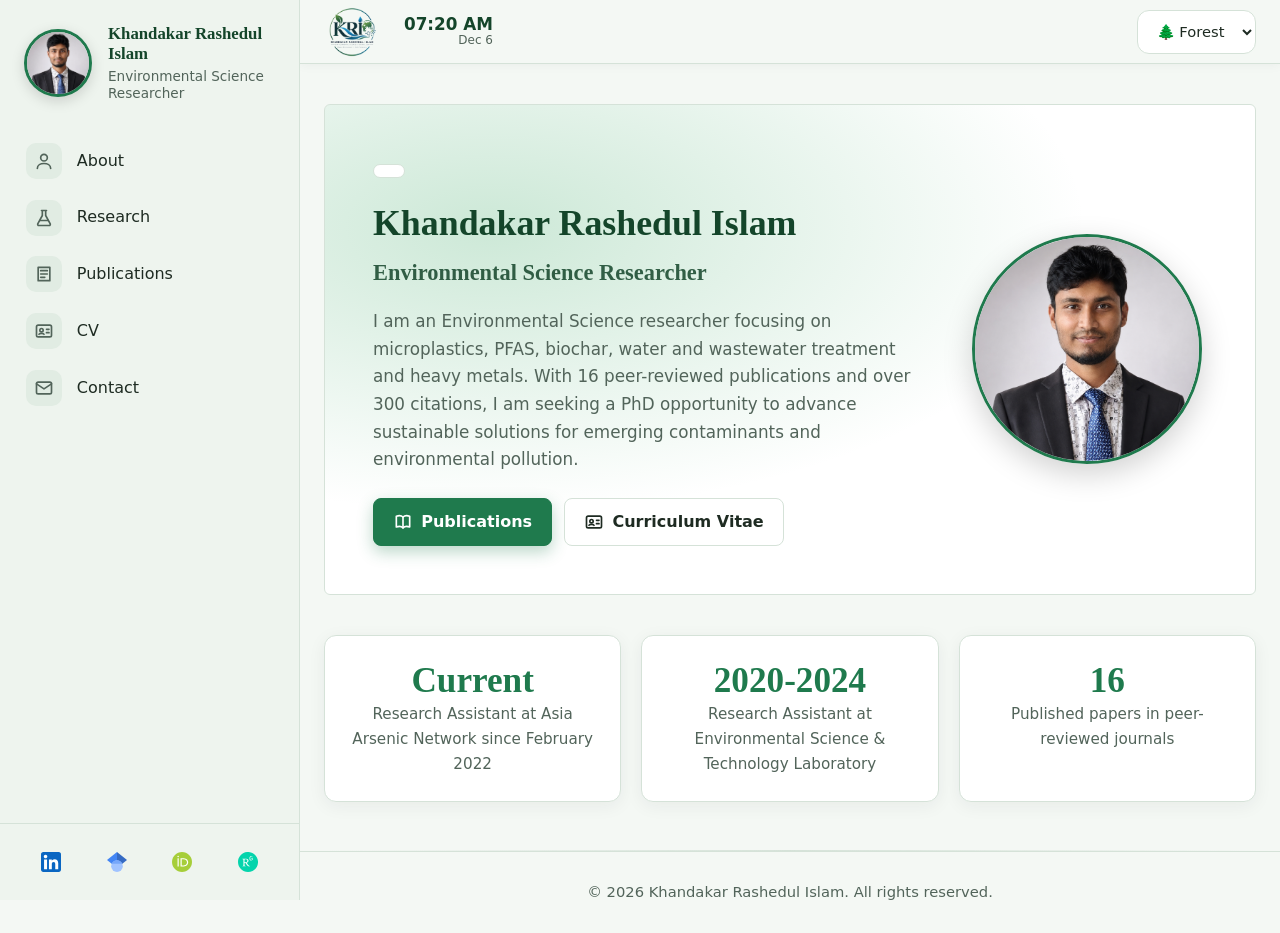
==== commit 5132e7cc: "Modify pill element in hero text section Updated the pill element in the hero text section of index." ====
--- a/index.html
+++ b/index.html
@@ -132,7 +132,7 @@
           <div class="hero-card reveal">
 
             <div class="hero-text">
-              <p class="pill"><span class="pill-dot"></span></p>
+              <p class="pill"><span class=""></span></p>
               <h1>Khandakar Rashedul Islam</h1>
               <p class="hero-subtitle">Environmental Science Researcher</p>
               <p class="hero-intro">
--- a/style.css
+++ b/style.css
@@ -398,7 +398,7 @@
   box-shadow: 0 0 0 3px var(--tag-bg);
 }
 
-.hero h1 { font-size: clamp(2.2rem, 4.2vw, 3.6rem); font-weight: 600; margin-bottom: 0.6rem; }
+.hero h1 { font-size: clamp(2.2rem, 2.8vw, 2.6rem); font-weight: 600; margin-bottom: 0.6rem; }
 .hero-subtitle {
   font-family: var(--font-serif);
   font-size: 1.4rem;
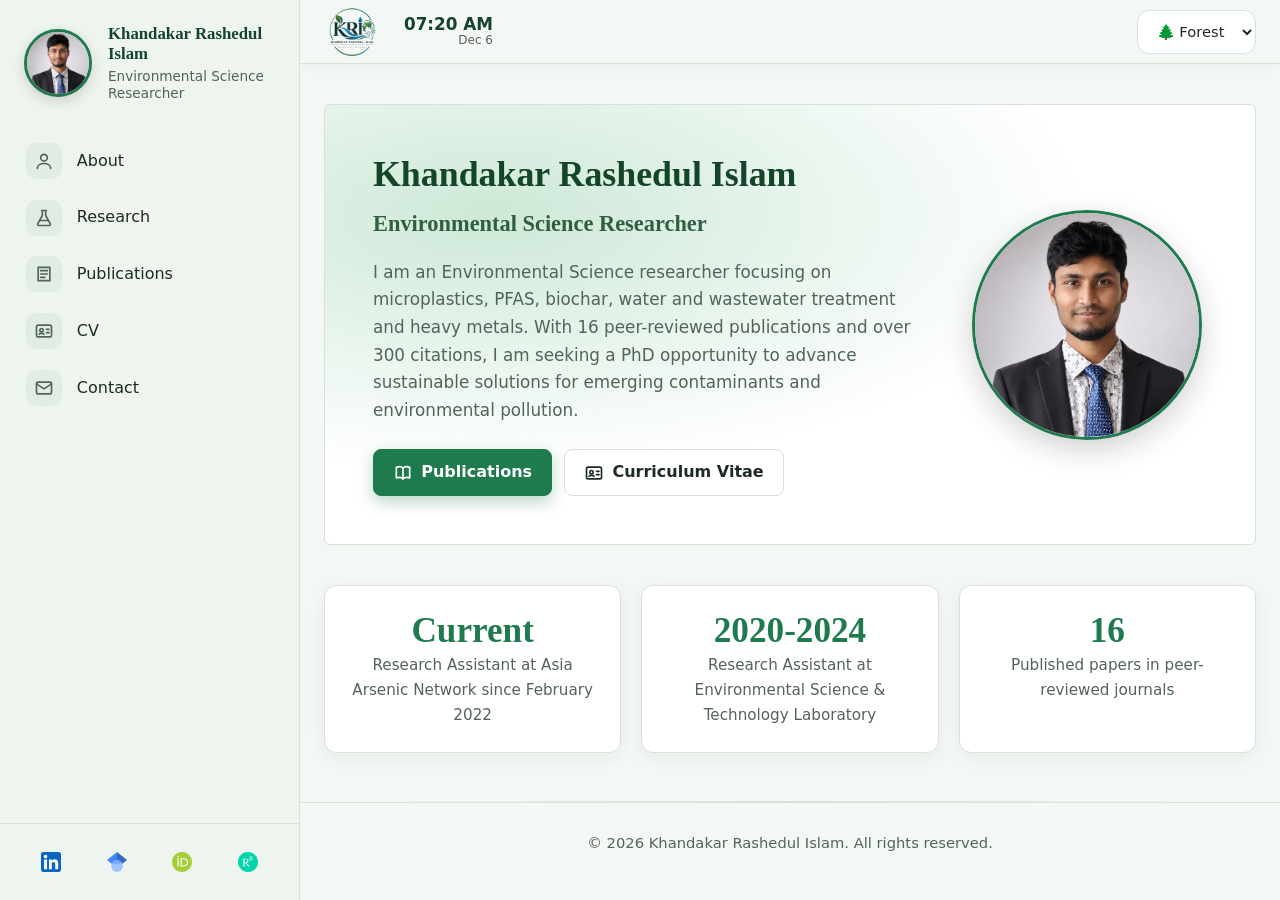
==== commit 747835f8: "Update hero text in index.html Removed empty pill span and commented out pill dot span." ====
--- a/index.html
+++ b/index.html
@@ -132,7 +132,7 @@
           <div class="hero-card reveal">
 
             <div class="hero-text">
-              <p class="pill"><span class=""></span></p>
+             <!-- <p class="pill"><span class="pill-dot"></span></p> ====== -->
               <h1>Khandakar Rashedul Islam</h1>
               <p class="hero-subtitle">Environmental Science Researcher</p>
               <p class="hero-intro">
